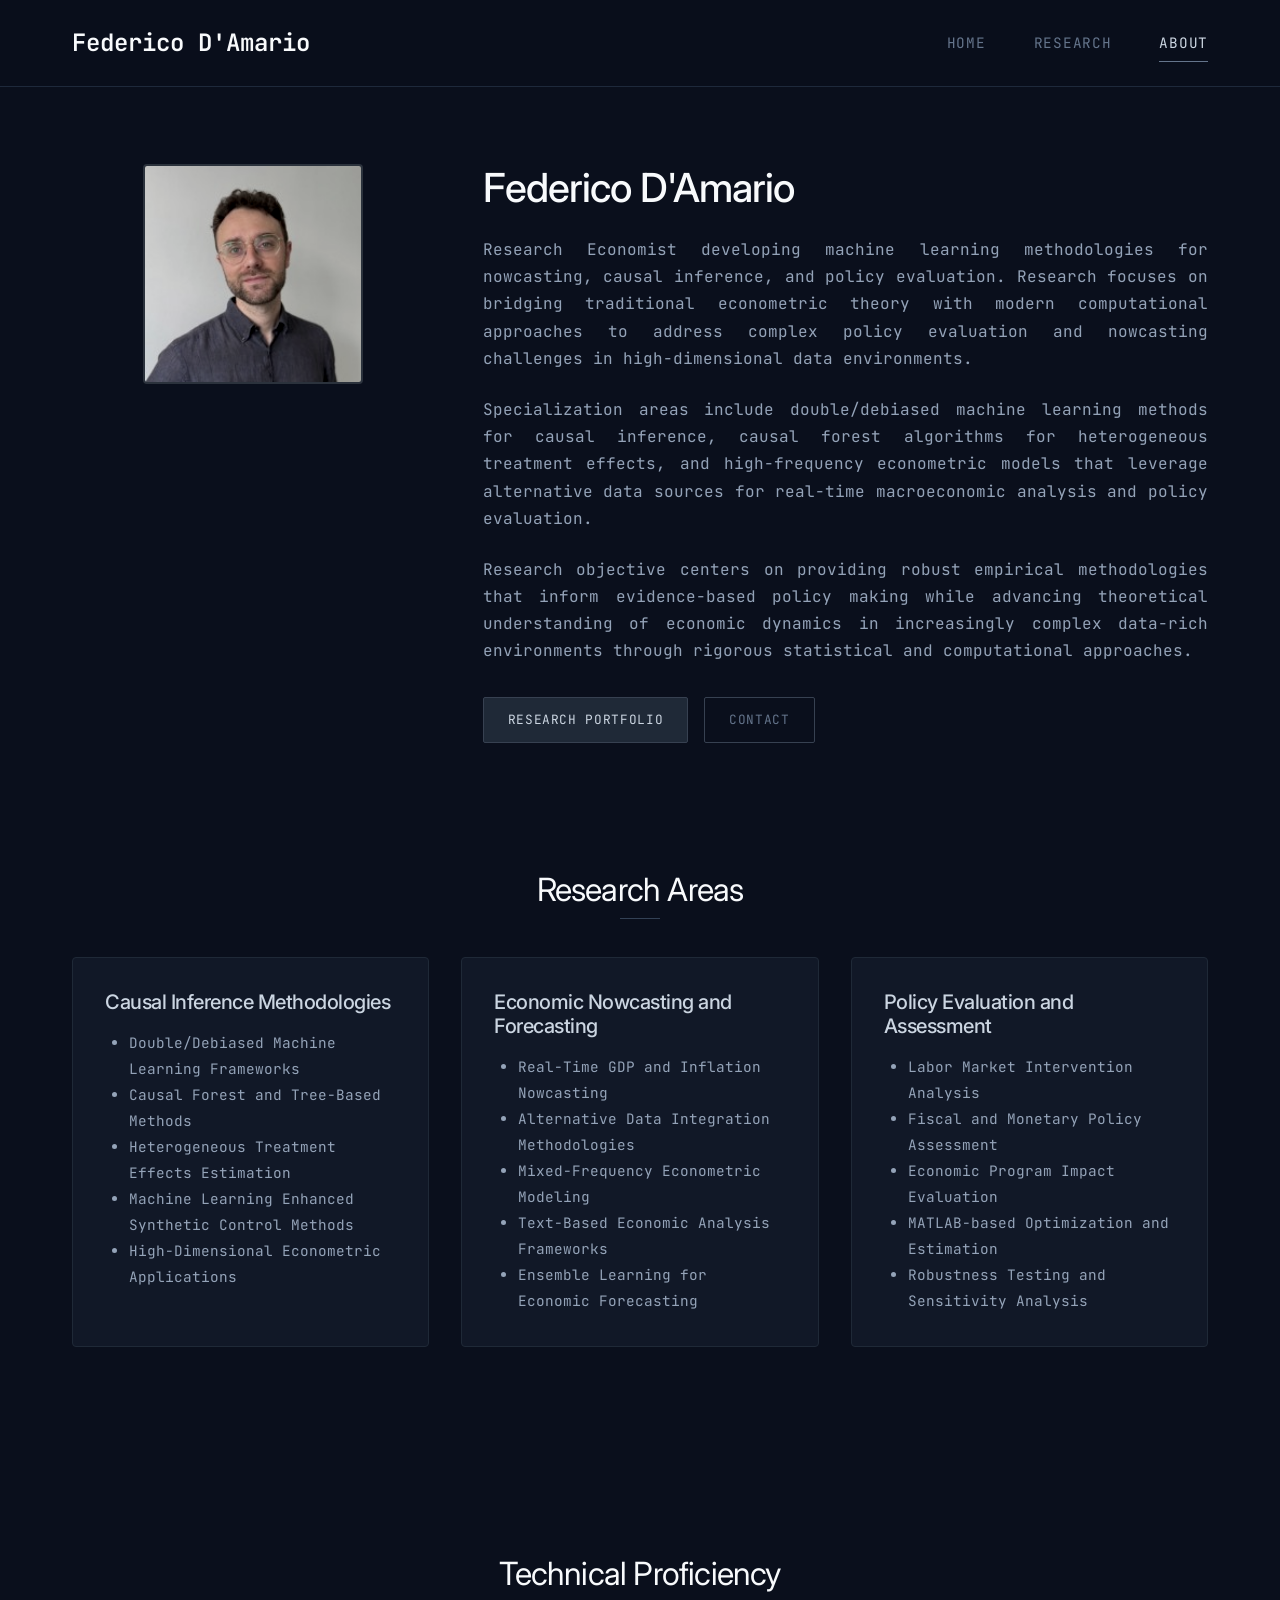
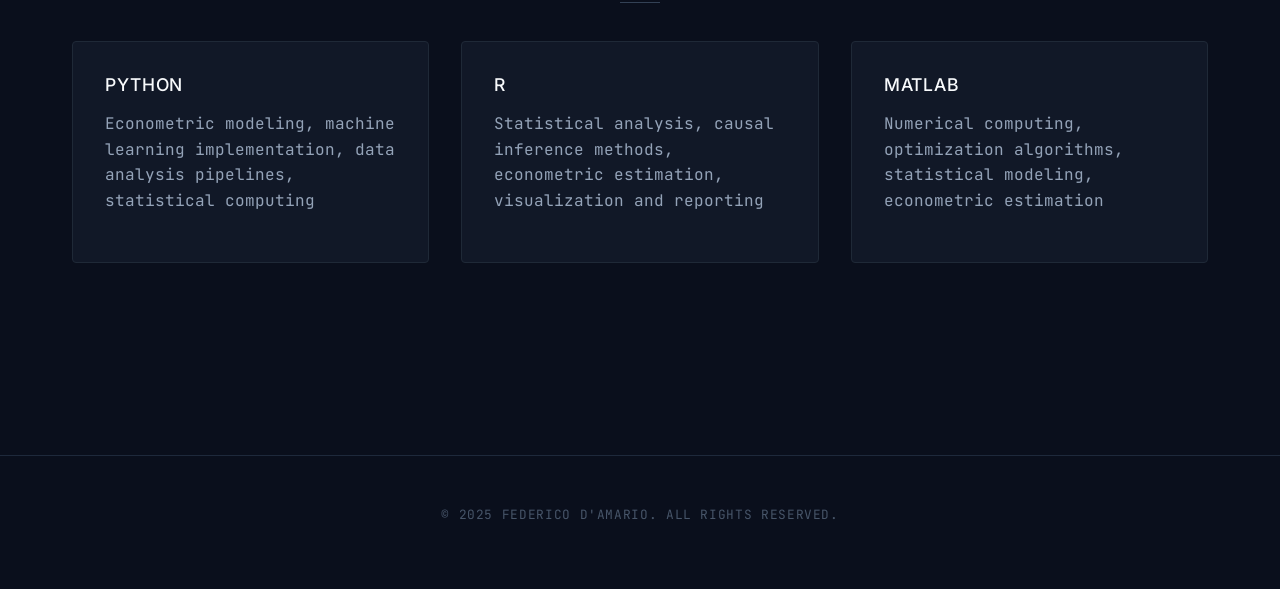
==== about/index.html @ add90fa2 "Add initial website structure and functionality - Created home page (index.html) with navigation and" ====
<!DOCTYPE html>
<html lang="en">
<head>
    <meta charset="UTF-8">
    <meta name="viewport" content="width=device-width, initial-scale=1.0">
    <title>About - Federico D'Amario</title>
    <meta name="description" content="Applied econometrician specializing in causal inference, nowcasting, and machine learning methods for economic analysis.">
    
    <!-- CSS -->
    <link rel="stylesheet" href="../assets/css/styles.css">
    
    <!-- Preconnect for performance -->
    <link rel="preconnect" href="https://fonts.googleapis.com">
    <link href="https://fonts.googleapis.com/css2?family=JetBrains+Mono:wght@300;400;500;600&family=Inter:wght@300;400;500;600&display=swap" rel="stylesheet">
    
    <!-- Favicon -->
    <link rel="icon" type="image/x-icon" href="../assets/images/favicon.ico">
</head>
<body>
    <!-- Header -->
    <header class="header">
        <div class="container">
            <nav class="nav">
                <div class="nav-brand">
                    <a href="/">Federico D'Amario</a>
                </div>
                
                <ul class="nav-menu">
                    <li><a href="/" class="nav-link">Home</a></li>
                    <li><a href="../research/" class="nav-link">Research</a></li>
                    <li><a href="../about/" class="nav-link active">About</a></li>
                </ul>
                
                <button class="nav-toggle" aria-label="Toggle navigation menu">
                    <span></span>
                    <span></span>
                    <span></span>
                </button>
            </nav>
        </div>
    </header>

    <!-- Main Content -->
    <main class="main">
        <!-- About Section -->
        <section class="section">
            <div class="container">
                <div class="about-content">
                    <div class="about-image">
                        <img src="../assets/images/headshot.jpeg" alt="Federico D'Amario" style="width: 220px; height: 220px; border: 2px solid #374151; border-radius: 4px; object-fit: cover; display: block; margin: 0 auto; filter: grayscale(0.3) contrast(1.1) brightness(0.85);">
                    </div>
                    
                    <div class="about-text">
                        <h1 style="margin-bottom: 1.5rem;">Federico D'Amario</h1>
                        <p>
                            Research Economist developing machine learning methodologies for nowcasting, causal inference, and policy evaluation. 
                            Research focuses on bridging traditional econometric theory with modern computational approaches to address 
                            complex policy evaluation and nowcasting challenges in high-dimensional data environments.
                        </p>
                        <p>
                            Specialization areas include double/debiased machine learning methods for causal inference, causal forest 
                            algorithms for heterogeneous treatment effects, and high-frequency econometric models that leverage 
                            alternative data sources for real-time macroeconomic analysis and policy evaluation.
                        </p>
                        <p style="margin-bottom: 2rem;">
                            Research objective centers on providing robust empirical methodologies that inform evidence-based policy 
                            making while advancing theoretical understanding of economic dynamics in increasingly complex data-rich 
                            environments through rigorous statistical and computational approaches.
                        </p>
                        <div style="display: flex; gap: 1rem; flex-wrap: wrap;">
                            <a href="../research/" class="btn-primary">Research Portfolio</a>
                            <a href="mailto:federico.researcher@example.com" class="btn-secondary">Contact</a>
                        </div>
                    </div>
                </div>
            </div>
        </section>

        <!-- Research Areas -->
        <section class="section">
            <div class="container">
                <h2 class="section-title">Research Areas</h2>
                <div class="research-grid">
                    <div class="card">
                        <h4 style="color: #cbd5e1; margin-bottom: 1rem;">Causal Inference Methodologies</h4>
                        <ul style="margin: 0; padding-left: 1.5rem; color: #94a3b8; line-height: 1.8; font-size: 0.9rem;">
                            <li>Double/Debiased Machine Learning Frameworks</li>
                            <li>Causal Forest and Tree-Based Methods</li>
                            <li>Heterogeneous Treatment Effects Estimation</li>
                            <li>Machine Learning Enhanced Synthetic Control Methods</li>
                            <li>High-Dimensional Econometric Applications</li>
                        </ul>
                    </div>
                    
                    <div class="card">
                        <h4 style="color: #cbd5e1; margin-bottom: 1rem;">Economic Nowcasting and Forecasting</h4>
                        <ul style="margin: 0; padding-left: 1.5rem; color: #94a3b8; line-height: 1.8; font-size: 0.9rem;">
                            <li>Real-Time GDP and Inflation Nowcasting</li>
                            <li>Alternative Data Integration Methodologies</li>
                            <li>Mixed-Frequency Econometric Modeling</li>
                            <li>Text-Based Economic Analysis Frameworks</li>
                            <li>Ensemble Learning for Economic Forecasting</li>
                        </ul>
                    </div>
                    
                    <div class="card">
                        <h4 style="color: #cbd5e1; margin-bottom: 1rem;">Policy Evaluation and Assessment</h4>
                        <ul style="margin: 0; padding-left: 1.5rem; color: #94a3b8; line-height: 1.8; font-size: 0.9rem;">
                            <li>Labor Market Intervention Analysis</li>
                            <li>Fiscal and Monetary Policy Assessment</li>
                            <li>Economic Program Impact Evaluation</li>
                            <li>MATLAB-based Optimization and Estimation</li>
                            <li>Robustness Testing and Sensitivity Analysis</li>
                        </ul>
                    </div>
                </div>
            </div>
        </section>

        <!-- Technical Proficiency -->
        <section class="section">
            <div class="container">
                <h2 class="section-title">Technical Proficiency</h2>
                <div class="research-areas-grid">
                    <div class="research-area-card">
                        <h3>Python</h3>
                        <p>Econometric modeling, machine learning implementation, data analysis pipelines, statistical computing</p>
                    </div>
                    
                    <div class="research-area-card">
                        <h3>R</h3>
                        <p>Statistical analysis, causal inference methods, econometric estimation, visualization and reporting</p>
                    </div>
                    
                    <div class="research-area-card">
                        <h3>MATLAB</h3>
                        <p>Numerical computing, optimization algorithms, statistical modeling, econometric estimation</p>
                    </div>
                </div>
            </div>
        </section>
    </main>

    <!-- Footer -->
    <footer class="footer">
        <div class="container">
            <p>&copy; 2025 Federico D'Amario. All rights reserved.</p>
        </div>
    </footer>

    <!-- JavaScript -->
    <script src="../assets/js/main.js"></script>
</body>
</html>
---- assets/css/styles.css ----
/* Reset and Base Styles */
* {
    margin: 0;
    padding: 0;
    box-sizing: border-box;
}

html {
    scroll-behavior: smooth;
    font-size: 16px;
}

body {
    font-family: 'JetBrains Mono', 'Fira Code', 'SF Mono', 'Monaco', 'Inconsolata', 'Roboto Mono', monospace;
    line-height: 1.6;
    color: #e2e8f0;
    background: #0a0f1c;
    min-height: 100vh;
    -webkit-font-smoothing: antialiased;
    -moz-osx-font-smoothing: grayscale;
}

/* Typography */
h1, h2, h3, h4, h5, h6 {
    font-weight: 500;
    line-height: 1.2;
    margin-bottom: 0.5em;
    color: #f8fafc;
    letter-spacing: -0.025em;
    font-family: 'Inter', -apple-system, BlinkMacSystemFont, 'Segoe UI', Roboto, sans-serif;
}

h1 { font-size: 2.5rem; }
h2 { font-size: 2rem; }
h3 { font-size: 1.5rem; }
h4 { font-size: 1.25rem; }

p {
    margin-bottom: 1rem;
    color: #94a3b8;
    line-height: 1.7;
}

a {
    color: #64748b;
    text-decoration: none;
    transition: all 0.2s ease;
    border-bottom: 1px solid transparent;
}

a:hover {
    color: #cbd5e1;
    border-bottom-color: #64748b;
}

/* Layout */
.container {
    max-width: 1200px;
    margin: 0 auto;
    padding: 0 2rem;
}

/* Header and Navigation */
.header {
    background: rgba(10, 15, 28, 0.98);
    border-bottom: 1px solid #1e293b;
    position: fixed;
    top: 0;
    left: 0;
    right: 0;
    z-index: 1000;
    backdrop-filter: blur(8px);
    transition: none;
}

.nav {
    display: flex;
    justify-content: space-between;
    align-items: center;
    padding: 1.5rem 0;
}

.nav-brand {
    font-size: 1.5rem;
    font-weight: 600;
    color: #f8fafc;
    font-family: 'JetBrains Mono', monospace;
}

.nav-brand a {
    color: inherit;
    border: none;
}

.nav-menu {
    display: flex;
    list-style: none;
    gap: 3rem;
}

.nav-link {
    color: #64748b;
    font-weight: 400;
    padding: 0.5rem 0;
    position: relative;
    transition: color 0.2s ease;
    font-size: 0.9rem;
    text-transform: uppercase;
    letter-spacing: 0.05em;
}

.nav-link:hover,
.nav-link.active {
    color: #cbd5e1;
}

.nav-link::after {
    content: '';
    position: absolute;
    bottom: -2px;
    left: 0;
    width: 0;
    height: 1px;
    background: #64748b;
    transition: width 0.3s ease;
}

.nav-link:hover::after,
.nav-link.active::after {
    width: 100%;
}

/* Mobile menu */
.nav-toggle {
    display: none;
    flex-direction: column;
    cursor: pointer;
    gap: 3px;
    padding: 0.5rem;
}

.nav-toggle span {
    width: 20px;
    height: 2px;
    background: #64748b;
    transition: 0.3s ease;
}

/* Main Content */
.main {
    margin-top: 100px;
    min-height: calc(100vh - 180px);
}

/* Hero Section */
.hero {
    padding: 6rem 0 4rem;
    text-align: center;
    border-bottom: 1px solid #1e293b;
}

.hero h1 {
    color: #f8fafc;
    margin-bottom: 1.5rem;
    font-size: 3rem;
    font-weight: 300;
    letter-spacing: -0.05em;
}

.hero p {
    font-size: 1.1rem;
    color: #64748b;
    max-width: 600px;
    margin: 0 auto;
    line-height: 1.6;
}

/* Content Sections */
.section {
    padding: 4rem 0;
}

.section-title {
    text-align: center;
    margin-bottom: 3rem;
    color: #f8fafc;
    font-size: 2rem;
    font-weight: 400;
    position: relative;
}

.section-title::after {
    content: '';
    position: absolute;
    bottom: -10px;
    left: 50%;
    width: 40px;
    height: 1px;
    background: #334155;
    transform: translateX(-50%);
}

/* Cards */
.card {
    background: #111827;
    border: 1px solid #1f2937;
    border-radius: 4px;
    padding: 2rem;
    margin-bottom: 2rem;
    transition: all 0.2s ease;
}

.card:hover {
    border-color: #374151;
    transform: translateY(-2px);
}

/* Research Areas Grid */
.research-areas-grid {
    display: grid;
    grid-template-columns: repeat(auto-fit, minmax(300px, 1fr));
    gap: 2rem;
    margin-bottom: 4rem;
}

.research-area-card {
    background: #111827;
    border: 1px solid #1f2937;
    border-radius: 4px;
    padding: 2rem;
    transition: all 0.2s ease;
}

.research-area-card:hover {
    border-color: #374151;
    transform: translateY(-2px);
}

.research-area-card h3 {
    margin-bottom: 1rem;
    color: #f8fafc;
    font-weight: 500;
    text-transform: uppercase;
    font-size: 1.1rem;
    letter-spacing: 0.05em;
}

.research-area-card p {
    color: #94a3b8;
    line-height: 1.6;
}

/* Research Layout - Sidebar */
.research-main-section {
    background: #111827;
    border: 1px solid #1f2937;
    border-radius: 4px;
    margin: 0 2rem;
    padding: 2rem;
}

.research-container {
    display: grid;
    grid-template-columns: 1fr 2fr;
    gap: 3rem;
    align-items: start;
    max-height: 80vh;
    overflow: hidden;
}

.research-sidebar {
    background: #0a0f1c;
    border: 1px solid #1f2937;
    border-radius: 4px;
    padding: 1.5rem;
    height: fit-content;
    max-height: 70vh;
    overflow-y: auto;
    position: sticky;
    top: 2rem;
}

.research-sidebar-header {
    margin-bottom: 1.5rem;
    padding-bottom: 1rem;
    border-bottom: 1px solid #1f2937;
}

.research-sidebar-header h3 {
    color: #f8fafc;
    font-size: 1.2rem;
    margin-bottom: 0.25rem;
    text-transform: uppercase;
    letter-spacing: 0.05em;
}

.sidebar-subtitle {
    color: #64748b;
    font-size: 0.8rem;
    margin: 0;
    text-transform: uppercase;
    letter-spacing: 0.05em;
}

.research-categories {
    display: grid;
    grid-template-columns: repeat(2, 1fr);
    gap: 0.5rem;
    margin-bottom: 1.5rem;
    padding-top: 1rem;
    border-top: 1px solid #1f2937;
}

.category-btn {
    background: #111827;
    color: #94a3b8;
    border: 1px solid #1f2937;
    border-radius: 2px;
    padding: 0.5rem 0.75rem;
    font-size: 0.75rem;
    font-weight: 400;
    text-transform: uppercase;
    letter-spacing: 0.05em;
    cursor: pointer;
    transition: all 0.2s ease;
    font-family: 'JetBrains Mono', monospace;
}

.category-btn:hover {
    color: #cbd5e1;
    border-color: #374151;
}

.category-btn.active {
    background: #1f2937;
    color: #f8fafc;
    border-color: #374151;
}

.research-list {
    display: flex;
    flex-direction: column;
    gap: 0.5rem;
}

.research-list-item {
    padding: 1rem;
    border: 1px solid #1f2937;
    background: #111827;
    cursor: pointer;
    transition: all 0.2s ease;
    border-left: 3px solid transparent;
}

.research-list-item:hover {
    border-color: #374151;
    border-left-color: #64748b;
}

.research-list-item.active {
    border-color: #374151;
    border-left-color: #cbd5e1;
    background: #1f2937;
}

.research-list-item h4 {
    font-size: 0.9rem;
    margin-bottom: 0.5rem;
    color: #f8fafc;
    line-height: 1.3;
}

.research-list-item p {
    font-size: 0.75rem;
    color: #64748b;
    margin: 0;
    line-height: 1.4;
}

.research-list-item .research-meta {
    margin-top: 0.5rem;
    font-size: 0.7rem;
    color: #475569;
    text-transform: uppercase;
    letter-spacing: 0.05em;
}

.loading {
    text-align: center;
    color: #64748b;
    padding: 2rem;
    cursor: default;
    font-size: 0.9rem;
}

/* Research Content Area */
.research-content-area {
    background: #0a0f1c;
    border: 1px solid #1f2937;
    border-radius: 4px;
    padding: 2rem;
    height: fit-content;
    max-height: 70vh;
    overflow-y: auto;
}

.research-detail-container {
    height: 100%;
}

.research-welcome {
    text-align: center;
    padding: 2rem;
}

.research-welcome h2 {
    margin-bottom: 1rem;
    color: #f8fafc;
}

.research-welcome p {
    color: #64748b;
    margin-bottom: 2rem;
}

.research-stats {
    display: flex;
    justify-content: center;
    gap: 3rem;
    flex-wrap: wrap;
}

.stat-item {
    text-align: center;
}

.stat-number {
    display: block;
    font-size: 1.5rem;
    font-weight: 600;
    color: #cbd5e1;
    margin-bottom: 0.25rem;
    font-family: 'JetBrains Mono', monospace;
}

.stat-label {
    font-size: 0.75rem;
    color: #64748b;
    text-transform: uppercase;
    letter-spacing: 0.05em;
}

/* Research Detail Content */
.research-detail {
    padding: 0;
}

.research-detail-header {
    margin-bottom: 2rem;
    padding-bottom: 1.5rem;
    border-bottom: 1px solid #1f2937;
}

.research-detail-title {
    font-size: 1.5rem;
    margin-bottom: 1rem;
    color: #f8fafc;
    font-weight: 400;
}

.research-detail-meta {
    display: grid;
    grid-template-columns: repeat(auto-fit, minmax(120px, 1fr));
    gap: 1rem;
    margin-bottom: 1rem;
}

.meta-item {
    background: #111827;
    padding: 0.75rem;
    border: 1px solid #1f2937;
    border-radius: 2px;
}

.meta-label {
    font-size: 0.7rem;
    font-weight: 500;
    color: #64748b;
    text-transform: uppercase;
    letter-spacing: 0.05em;
    margin-bottom: 0.25rem;
}

.meta-value {
    font-size: 0.8rem;
    color: #cbd5e1;
    font-weight: 400;
}

.research-abstract {
    margin-bottom: 2rem;
}

.research-abstract h4 {
    margin-bottom: 1rem;
    color: #f8fafc;
    text-transform: uppercase;
    font-size: 1rem;
    letter-spacing: 0.05em;
}

.research-abstract p {
    text-align: justify;
    line-height: 1.7;
    color: #94a3b8;
}

.research-details-section {
    margin-bottom: 2rem;
}

.research-keywords {
    display: flex;
    flex-wrap: wrap;
    gap: 0.5rem;
    margin-top: 1rem;
}

.keyword-tag {
    background: #111827;
    color: #94a3b8;
    padding: 0.25rem 0.75rem;
    border: 1px solid #1f2937;
    border-radius: 2px;
    font-size: 0.75rem;
    font-weight: 400;
    text-transform: lowercase;
}

.research-links {
    margin-top: 2rem;
    display: flex;
    gap: 1rem;
    flex-wrap: wrap;
}

/* Buttons */
.btn-primary, .research-link {
    background: #1f2937;
    color: #cbd5e1;
    padding: 0.75rem 1.5rem;
    border: 1px solid #374151;
    border-radius: 2px;
    font-size: 0.8rem;
    font-weight: 400;
    text-decoration: none;
    cursor: pointer;
    transition: all 0.2s ease;
    display: inline-flex;
    align-items: center;
    gap: 0.5rem;
    text-transform: uppercase;
    letter-spacing: 0.05em;
}

.btn-primary:hover, .research-link:hover {
    background: #374151;
    color: #f8fafc;
    border-color: #475569;
    transform: translateY(-1px);
}

.btn-secondary {
    background: transparent;
    color: #64748b;
    padding: 0.75rem 1.5rem;
    border: 1px solid #374151;
    border-radius: 2px;
    font-size: 0.8rem;
    font-weight: 400;
    text-decoration: none;
    cursor: pointer;
    transition: all 0.2s ease;
    display: inline-flex;
    align-items: center;
    gap: 0.5rem;
    text-transform: uppercase;
    letter-spacing: 0.05em;
}

.btn-secondary:hover {
    color: #cbd5e1;
    border-color: #475569;
    background: #111827;
}

/* Old research grid for other uses */
.research-grid {
    display: grid;
    grid-template-columns: repeat(auto-fit, minmax(350px, 1fr));
    gap: 2rem;
    margin-bottom: 3rem;
}

/* About Page */
.about-content {
    display: grid;
    grid-template-columns: 1fr 2fr;
    gap: 3rem;
    align-items: start;
}

.about-image {
    text-align: center;
}

.about-text h2 {
    margin-bottom: 1.5rem;
}

.about-text p {
    margin-bottom: 1.5rem;
    text-align: justify;
}

/* Footer */
.footer {
    background: #0a0f1c;
    color: #64748b;
    text-align: center;
    padding: 3rem 0;
    margin-top: 4rem;
    border-top: 1px solid #1e293b;
}

.footer p {
    color: #475569;
    font-size: 0.8rem;
    text-transform: uppercase;
    letter-spacing: 0.05em;
}

/* Mobile-specific enhancements */
.mobile-research-view .research-list-item {
    -webkit-tap-highlight-color: rgba(100, 116, 139, 0.1);
}

.research-list-item.touch-active {
    background: #1f2937;
    border-color: #475569;
    transform: translateY(0);
}

.mobile-detail-view {
    -webkit-overflow-scrolling: touch;
    scroll-behavior: smooth;
}

/* Enhanced scrollbar for mobile */
.mobile-research-view ::-webkit-scrollbar {
    width: 4px;
}

.mobile-research-view ::-webkit-scrollbar-thumb {
    background: rgba(100, 116, 139, 0.5);
    border-radius: 2px;
}

/* Custom Scrollbar */
::-webkit-scrollbar {
    width: 6px;
}

::-webkit-scrollbar-track {
    background: #0a0f1c;
}

::-webkit-scrollbar-thumb {
    background: #1f2937;
    border-radius: 3px;
}

::-webkit-scrollbar-thumb:hover {
    background: #374151;
}

/* Responsive Design - Mobile First Approach */
@media (max-width: 1024px) {
    .research-container {
        grid-template-columns: 1fr;
        gap: 2rem;
        max-height: none;
    }
    
    .research-sidebar {
        position: static;
        max-height: none;
        order: 1;
        margin-bottom: 2rem;
    }
    
    .research-content-area {
        max-height: none;
        order: 2;
        min-height: 400px;
    }
    
    .research-main-section {
        margin: 0 1rem;
        border-radius: 4px;
        padding: 1.5rem;
    }
    
    .research-areas-grid {
        grid-template-columns: 1fr;
        gap: 1.5rem;
    }
}

@media (max-width: 768px) {
    .container {
        padding: 0 1rem;
    }
    
    .nav-menu {
        display: none;
        position: absolute;
        top: 100%;
        left: 0;
        right: 0;
        background: rgba(10, 15, 28, 0.98);
        flex-direction: column;
        padding: 2rem 1rem;
        border-top: 1px solid #1e293b;
        gap: 1.5rem;
    }
    
    .nav-menu.active {
        display: flex;
    }
    
    .nav-toggle {
        display: flex;
    }
    
    .hero h1 {
        font-size: 2rem;
    }
    
    .hero p {
        font-size: 1rem;
    }
    
    h1 { font-size: 1.8rem; }
    h2 { font-size: 1.5rem; }
    h3 { font-size: 1.2rem; }
    
    .research-areas-grid {
        grid-template-columns: 1fr;
        gap: 1.5rem;
    }
    
    .research-container {
        grid-template-columns: 1fr;
        gap: 1.5rem;
    }
    
    .research-sidebar,
    .research-content-area {
        padding: 1.5rem;
        margin: 0;
    }
    
    .research-main-section {
        margin: 0;
        padding: 1rem;
    }
    
    /* Improved category buttons for mobile */
    .research-categories {
        grid-template-columns: repeat(2, 1fr);
        gap: 0.75rem;
        margin-bottom: 2rem;
    }
    
    .category-btn {
        padding: 0.75rem 1rem;
        font-size: 0.8rem;
        min-height: 44px; /* Minimum touch target */
        display: flex;
        align-items: center;
        justify-content: center;
        text-align: center;
    }
    
    /* Better research list items for mobile */
    .research-list-item {
        padding: 1.25rem;
        margin-bottom: 0.75rem;
        cursor: pointer;
        min-height: 80px;
    }
    
    .research-list-item h4 {
        font-size: 1rem;
        line-height: 1.4;
        margin-bottom: 0.75rem;
    }
    
    .research-list-item p {
        font-size: 0.85rem;
        line-height: 1.5;
        margin-bottom: 0.5rem;
    }
    
    .research-list-item .research-meta {
        font-size: 0.75rem;
        margin-top: 0.75rem;
    }
    
    /* Mobile-specific research detail improvements */
    .research-detail-title {
        font-size: 1.3rem;
        line-height: 1.3;
        margin-bottom: 1.5rem;
    }
    
    .research-detail-meta {
        grid-template-columns: 1fr;
        gap: 1rem;
    }
    
    .meta-item {
        padding: 1rem;
    }
    
    .research-abstract p {
        font-size: 0.9rem;
        line-height: 1.6;
        text-align: left; /* Better for mobile reading */
    }
    
    /* Improved keyword tags for mobile */
    .keyword-tag {
        padding: 0.5rem 0.75rem;
        font-size: 0.8rem;
        margin-bottom: 0.5rem;
    }
    
    /* Better research links for mobile */
    .research-links {
        flex-direction: column;
        gap: 0.75rem;
    }
    
    .research-link {
        padding: 1rem 1.5rem;
        text-align: center;
        width: 100%;
        min-height: 48px;
        display: flex;
        align-items: center;
        justify-content: center;
    }
    
    .about-content {
        grid-template-columns: 1fr;
        gap: 2rem;
        text-align: center;
    }
    
    .about-text {
        text-align: left;
    }
    
    .section {
        padding: 3rem 0;
    }
    
    .research-stats {
        gap: 2rem;
    }
}

@media (max-width: 480px) {
    .container {
        padding: 0 0.75rem;
    }
    
    .hero {
        padding: 3rem 0 2rem;
    }
    
    .hero h1 {
        font-size: 1.6rem;
        margin-bottom: 1rem;
    }
    
    .hero p {
        font-size: 0.95rem;
        line-height: 1.5;
    }
    
    h1 { font-size: 1.6rem; }
    h2 { font-size: 1.3rem; }
    h3 { font-size: 1.1rem; }
    
    .card, .research-area-card {
        padding: 1.25rem;
    }
    
    .research-main-section {
        margin: 0 0.5rem;
        padding: 0.75rem;
    }
    
    .research-sidebar,
    .research-content-area {
        padding: 1rem;
    }
    
    /* Very small screen category layout */
    .research-categories {
        grid-template-columns: 1fr;
        gap: 0.5rem;
        margin-bottom: 1.5rem;
    }
    
    .category-btn {
        padding: 0.75rem 1rem;
        font-size: 0.75rem;
        min-height: 48px;
        width: 100%;
    }
    
    /* Smaller research list items for very small screens */
    .research-list-item {
        padding: 1rem;
        margin-bottom: 0.5rem;
    }
    
    .research-list-item h4 {
        font-size: 0.95rem;
        line-height: 1.3;
    }
    
    .research-list-item p {
        font-size: 0.8rem;
        line-height: 1.4;
    }
    
    /* Research detail optimizations for small screens */
    .research-detail-title {
        font-size: 1.2rem;
        line-height: 1.25;
    }
    
    .meta-item {
        padding: 0.75rem;
    }
    
    .research-abstract h4 {
        font-size: 0.95rem;
    }
    
    .research-abstract p {
        font-size: 0.85rem;
        line-height: 1.5;
    }
    
    .keyword-tag {
        padding: 0.4rem 0.6rem;
        font-size: 0.75rem;
    }
    
    .research-link {
        padding: 0.875rem 1.25rem;
        font-size: 0.75rem;
        min-height: 44px;
    }
    
    .section {
        padding: 2.5rem 0;
    }
    
    .section-title {
        font-size: 1.4rem;
    }
    
    .research-stats {
        flex-direction: column;
        gap: 1.5rem;
    }
    
    /* Welcome message optimization for small screens */
    .research-welcome {
        padding: 1.5rem 1rem;
        text-align: left;
    }
    
    .research-welcome h2 {
        font-size: 1.3rem;
        text-align: center;
        margin-bottom: 1rem;
    }
    
    .research-welcome p {
        font-size: 0.9rem;
        line-height: 1.5;
        margin-bottom: 1.5rem;
    }
}
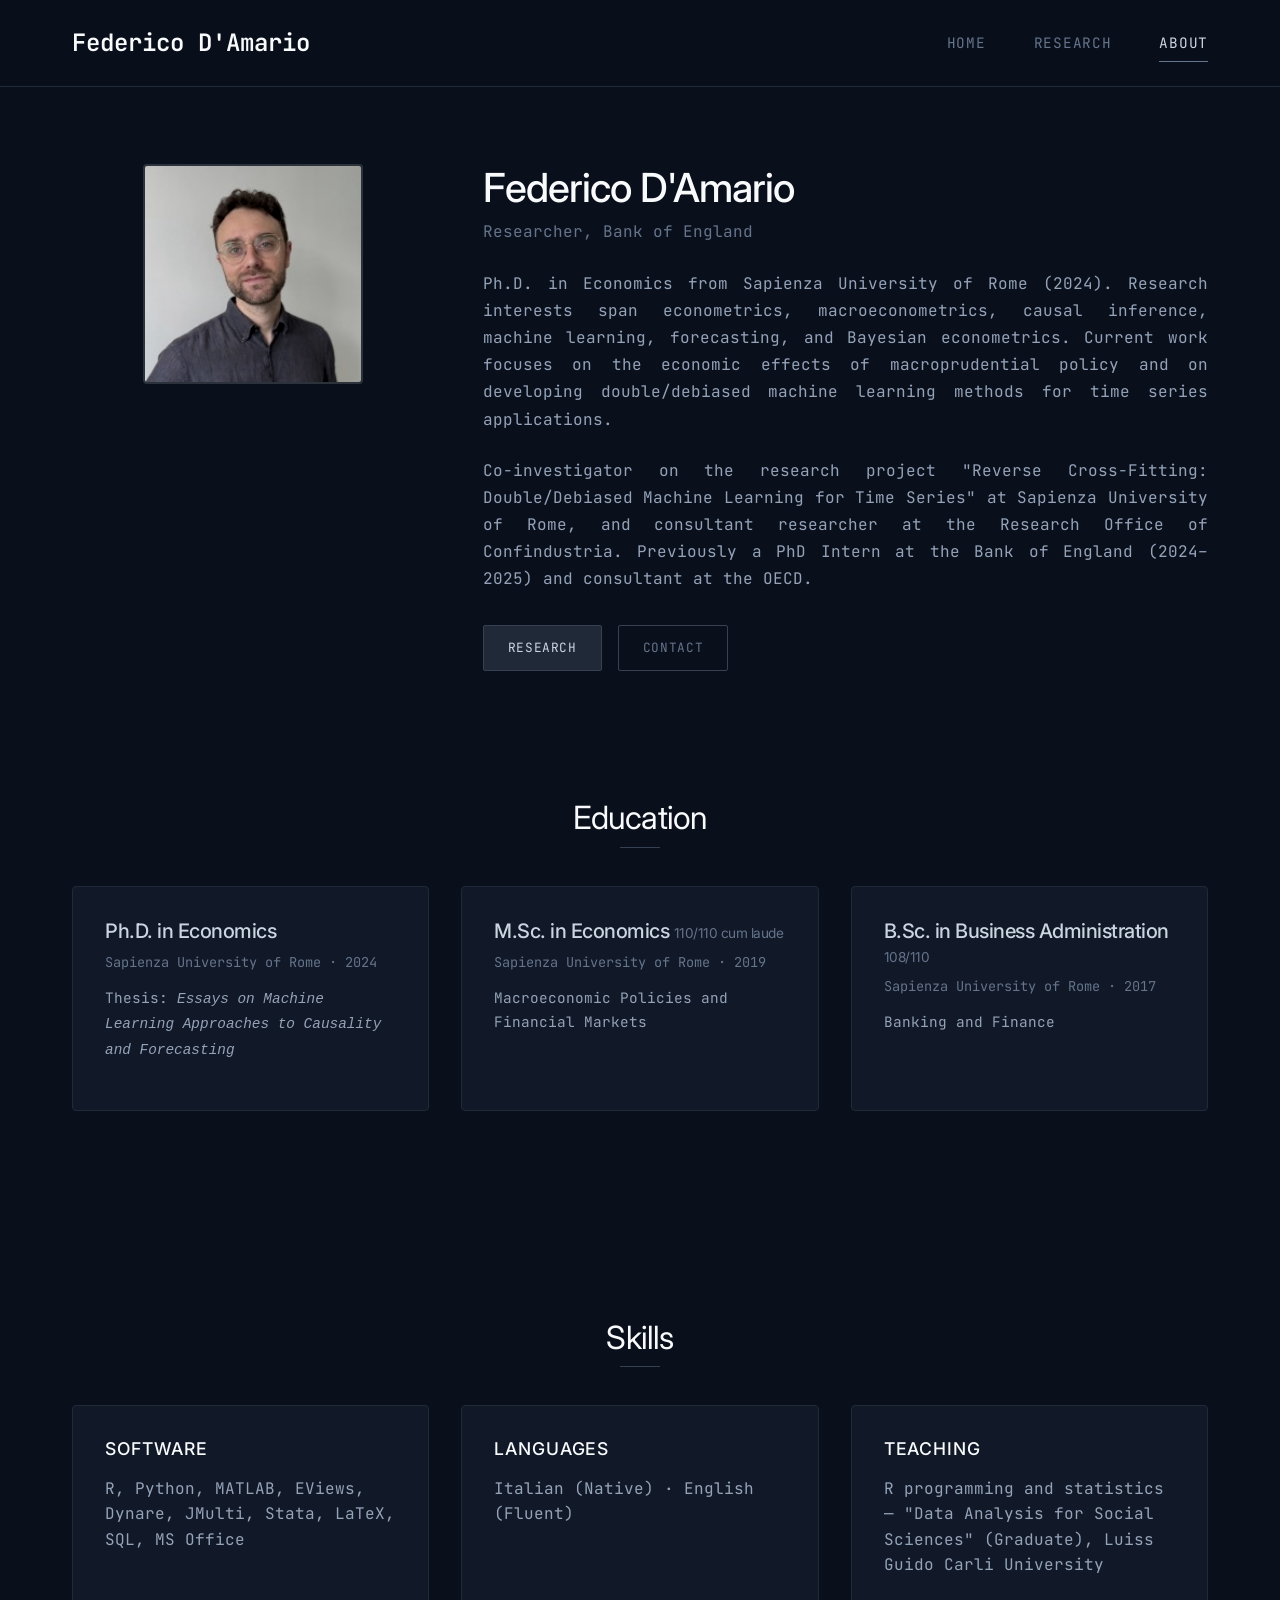
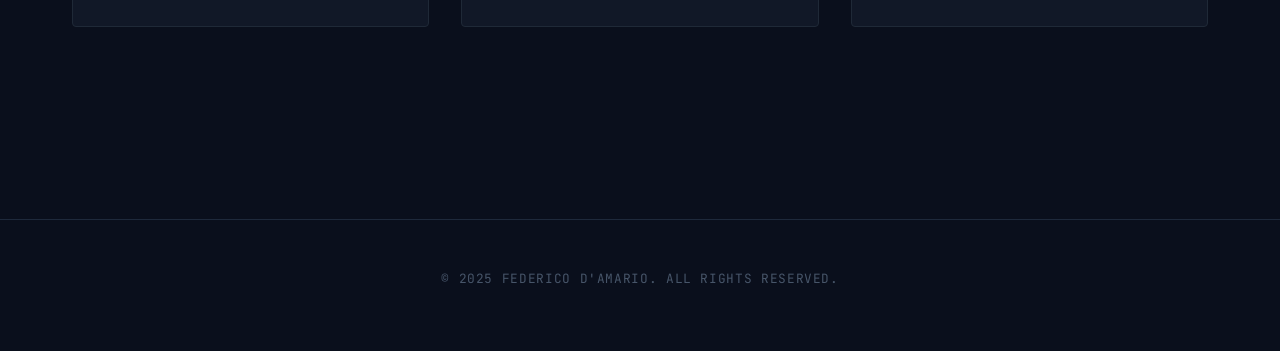
==== commit b583c318: "Fixing website and included updated research page with new publications and projects. Also added a n" ====
--- a/about/index.html
+++ b/about/index.html
@@ -4,15 +4,15 @@
     <meta charset="UTF-8">
     <meta name="viewport" content="width=device-width, initial-scale=1.0">
     <title>About - Federico D'Amario</title>
-    <meta name="description" content="Applied econometrician specializing in causal inference, nowcasting, and machine learning methods for economic analysis.">
-    
+    <meta name="description" content="Researcher at the Bank of England. Ph.D. in Economics, Sapienza University of Rome. Econometrics, causal machine learning, macroeconometrics, forecasting, and policy evaluation.">
+
     <!-- CSS -->
     <link rel="stylesheet" href="../assets/css/styles.css">
-    
+
     <!-- Preconnect for performance -->
     <link rel="preconnect" href="https://fonts.googleapis.com">
     <link href="https://fonts.googleapis.com/css2?family=JetBrains+Mono:wght@300;400;500;600&family=Inter:wght@300;400;500;600&display=swap" rel="stylesheet">
-    
+
     <!-- Favicon -->
     <link rel="icon" type="image/x-icon" href="../assets/images/favicon.ico">
 </head>
@@ -24,13 +24,13 @@
                 <div class="nav-brand">
                     <a href="/">Federico D'Amario</a>
                 </div>
-                
+
                 <ul class="nav-menu">
                     <li><a href="/" class="nav-link">Home</a></li>
                     <li><a href="../research/" class="nav-link">Research</a></li>
                     <li><a href="../about/" class="nav-link active">About</a></li>
                 </ul>
-                
+
                 <button class="nav-toggle" aria-label="Toggle navigation menu">
                     <span></span>
                     <span></span>
@@ -49,92 +49,74 @@
                     <div class="about-image">
                         <img src="../assets/images/headshot.jpeg" alt="Federico D'Amario" style="width: 220px; height: 220px; border: 2px solid #374151; border-radius: 4px; object-fit: cover; display: block; margin: 0 auto; filter: grayscale(0.3) contrast(1.1) brightness(0.85);">
                     </div>
-                    
+
                     <div class="about-text">
-                        <h1 style="margin-bottom: 1.5rem;">Federico D'Amario</h1>
+                        <h1 style="margin-bottom: 0.4rem;">Federico D'Amario</h1>
+                        <p style="color: #64748b; margin-bottom: 1.5rem;">Researcher, Bank of England</p>
                         <p>
-                            Research Economist developing machine learning methodologies for nowcasting, causal inference, and policy evaluation. 
-                            Research focuses on bridging traditional econometric theory with modern computational approaches to address 
-                            complex policy evaluation and nowcasting challenges in high-dimensional data environments.
+                            Ph.D. in Economics from Sapienza University of Rome (2024). Research interests span econometrics,
+                            macroeconometrics, causal inference, machine learning, forecasting, and Bayesian econometrics.
+                            Current work focuses on the economic effects of macroprudential policy and on developing
+                            double/debiased machine learning methods for time series applications.
                         </p>
                         <p>
-                            Specialization areas include double/debiased machine learning methods for causal inference, causal forest 
-                            algorithms for heterogeneous treatment effects, and high-frequency econometric models that leverage 
-                            alternative data sources for real-time macroeconomic analysis and policy evaluation.
+                            Co-investigator on the research project "Reverse Cross-Fitting: Double/Debiased Machine Learning
+                            for Time Series" at Sapienza University of Rome, and consultant researcher at the Research Office
+                            of Confindustria. Previously a PhD Intern at the Bank of England (2024–2025) and consultant at the OECD.
                         </p>
-                        <p style="margin-bottom: 2rem;">
-                            Research objective centers on providing robust empirical methodologies that inform evidence-based policy 
-                            making while advancing theoretical understanding of economic dynamics in increasingly complex data-rich 
-                            environments through rigorous statistical and computational approaches.
-                        </p>
-                        <div style="display: flex; gap: 1rem; flex-wrap: wrap;">
-                            <a href="../research/" class="btn-primary">Research Portfolio</a>
-                            <a href="mailto:federico.researcher@example.com" class="btn-secondary">Contact</a>
+                        <div style="display: flex; gap: 1rem; flex-wrap: wrap; margin-top: 2rem;">
+                            <a href="../research/" class="btn-primary">Research</a>
+                            <a href="mailto:federico.damario@uniroma1.it" class="btn-secondary">Contact</a>
                         </div>
                     </div>
                 </div>
             </div>
         </section>
 
-        <!-- Research Areas -->
+        <!-- Education -->
         <section class="section">
             <div class="container">
-                <h2 class="section-title">Research Areas</h2>
+                <h2 class="section-title">Education</h2>
                 <div class="research-grid">
                     <div class="card">
-                        <h4 style="color: #cbd5e1; margin-bottom: 1rem;">Causal Inference Methodologies</h4>
-                        <ul style="margin: 0; padding-left: 1.5rem; color: #94a3b8; line-height: 1.8; font-size: 0.9rem;">
-                            <li>Double/Debiased Machine Learning Frameworks</li>
-                            <li>Causal Forest and Tree-Based Methods</li>
-                            <li>Heterogeneous Treatment Effects Estimation</li>
-                            <li>Machine Learning Enhanced Synthetic Control Methods</li>
-                            <li>High-Dimensional Econometric Applications</li>
-                        </ul>
+                        <h4 style="color: #cbd5e1; margin-bottom: 0.5rem;">Ph.D. in Economics</h4>
+                        <p style="color: #64748b; font-size: 0.85rem; margin-bottom: 0.75rem;">Sapienza University of Rome · 2024</p>
+                        <p style="color: #94a3b8; font-size: 0.9rem;">Thesis: <em>Essays on Machine Learning Approaches to Causality and Forecasting</em></p>
                     </div>
-                    
+
                     <div class="card">
-                        <h4 style="color: #cbd5e1; margin-bottom: 1rem;">Economic Nowcasting and Forecasting</h4>
-                        <ul style="margin: 0; padding-left: 1.5rem; color: #94a3b8; line-height: 1.8; font-size: 0.9rem;">
-                            <li>Real-Time GDP and Inflation Nowcasting</li>
-                            <li>Alternative Data Integration Methodologies</li>
-                            <li>Mixed-Frequency Econometric Modeling</li>
-                            <li>Text-Based Economic Analysis Frameworks</li>
-                            <li>Ensemble Learning for Economic Forecasting</li>
-                        </ul>
+                        <h4 style="color: #cbd5e1; margin-bottom: 0.5rem;">M.Sc. in Economics <span style="color: #64748b; font-weight: 400; font-size: 0.85rem;">110/110 cum laude</span></h4>
+                        <p style="color: #64748b; font-size: 0.85rem; margin-bottom: 0.75rem;">Sapienza University of Rome · 2019</p>
+                        <p style="color: #94a3b8; font-size: 0.9rem;">Macroeconomic Policies and Financial Markets</p>
                     </div>
-                    
+
                     <div class="card">
-                        <h4 style="color: #cbd5e1; margin-bottom: 1rem;">Policy Evaluation and Assessment</h4>
-                        <ul style="margin: 0; padding-left: 1.5rem; color: #94a3b8; line-height: 1.8; font-size: 0.9rem;">
-                            <li>Labor Market Intervention Analysis</li>
-                            <li>Fiscal and Monetary Policy Assessment</li>
-                            <li>Economic Program Impact Evaluation</li>
-                            <li>MATLAB-based Optimization and Estimation</li>
-                            <li>Robustness Testing and Sensitivity Analysis</li>
-                        </ul>
+                        <h4 style="color: #cbd5e1; margin-bottom: 0.5rem;">B.Sc. in Business Administration <span style="color: #64748b; font-weight: 400; font-size: 0.85rem;">108/110</span></h4>
+                        <p style="color: #64748b; font-size: 0.85rem; margin-bottom: 0.75rem;">Sapienza University of Rome · 2017</p>
+                        <p style="color: #94a3b8; font-size: 0.9rem;">Banking and Finance</p>
                     </div>
                 </div>
             </div>
         </section>
 
-        <!-- Technical Proficiency -->
+        <!-- Skills -->
         <section class="section">
             <div class="container">
-                <h2 class="section-title">Technical Proficiency</h2>
+                <h2 class="section-title">Skills</h2>
                 <div class="research-areas-grid">
                     <div class="research-area-card">
-                        <h3>Python</h3>
-                        <p>Econometric modeling, machine learning implementation, data analysis pipelines, statistical computing</p>
+                        <h3>Software</h3>
+                        <p>R, Python, MATLAB, EViews, Dynare, JMulti, Stata, LaTeX, SQL, MS Office</p>
                     </div>
-                    
+
                     <div class="research-area-card">
-                        <h3>R</h3>
-                        <p>Statistical analysis, causal inference methods, econometric estimation, visualization and reporting</p>
+                        <h3>Languages</h3>
+                        <p>Italian (Native) · English (Fluent)</p>
                     </div>
-                    
+
                     <div class="research-area-card">
-                        <h3>MATLAB</h3>
-                        <p>Numerical computing, optimization algorithms, statistical modeling, econometric estimation</p>
+                        <h3>Teaching</h3>
+                        <p>R programming and statistics — "Data Analysis for Social Sciences" (Graduate), Luiss Guido Carli University</p>
                     </div>
                 </div>
             </div>
@@ -151,4 +133,4 @@
     <!-- JavaScript -->
     <script src="../assets/js/main.js"></script>
 </body>
-</html>+</html>
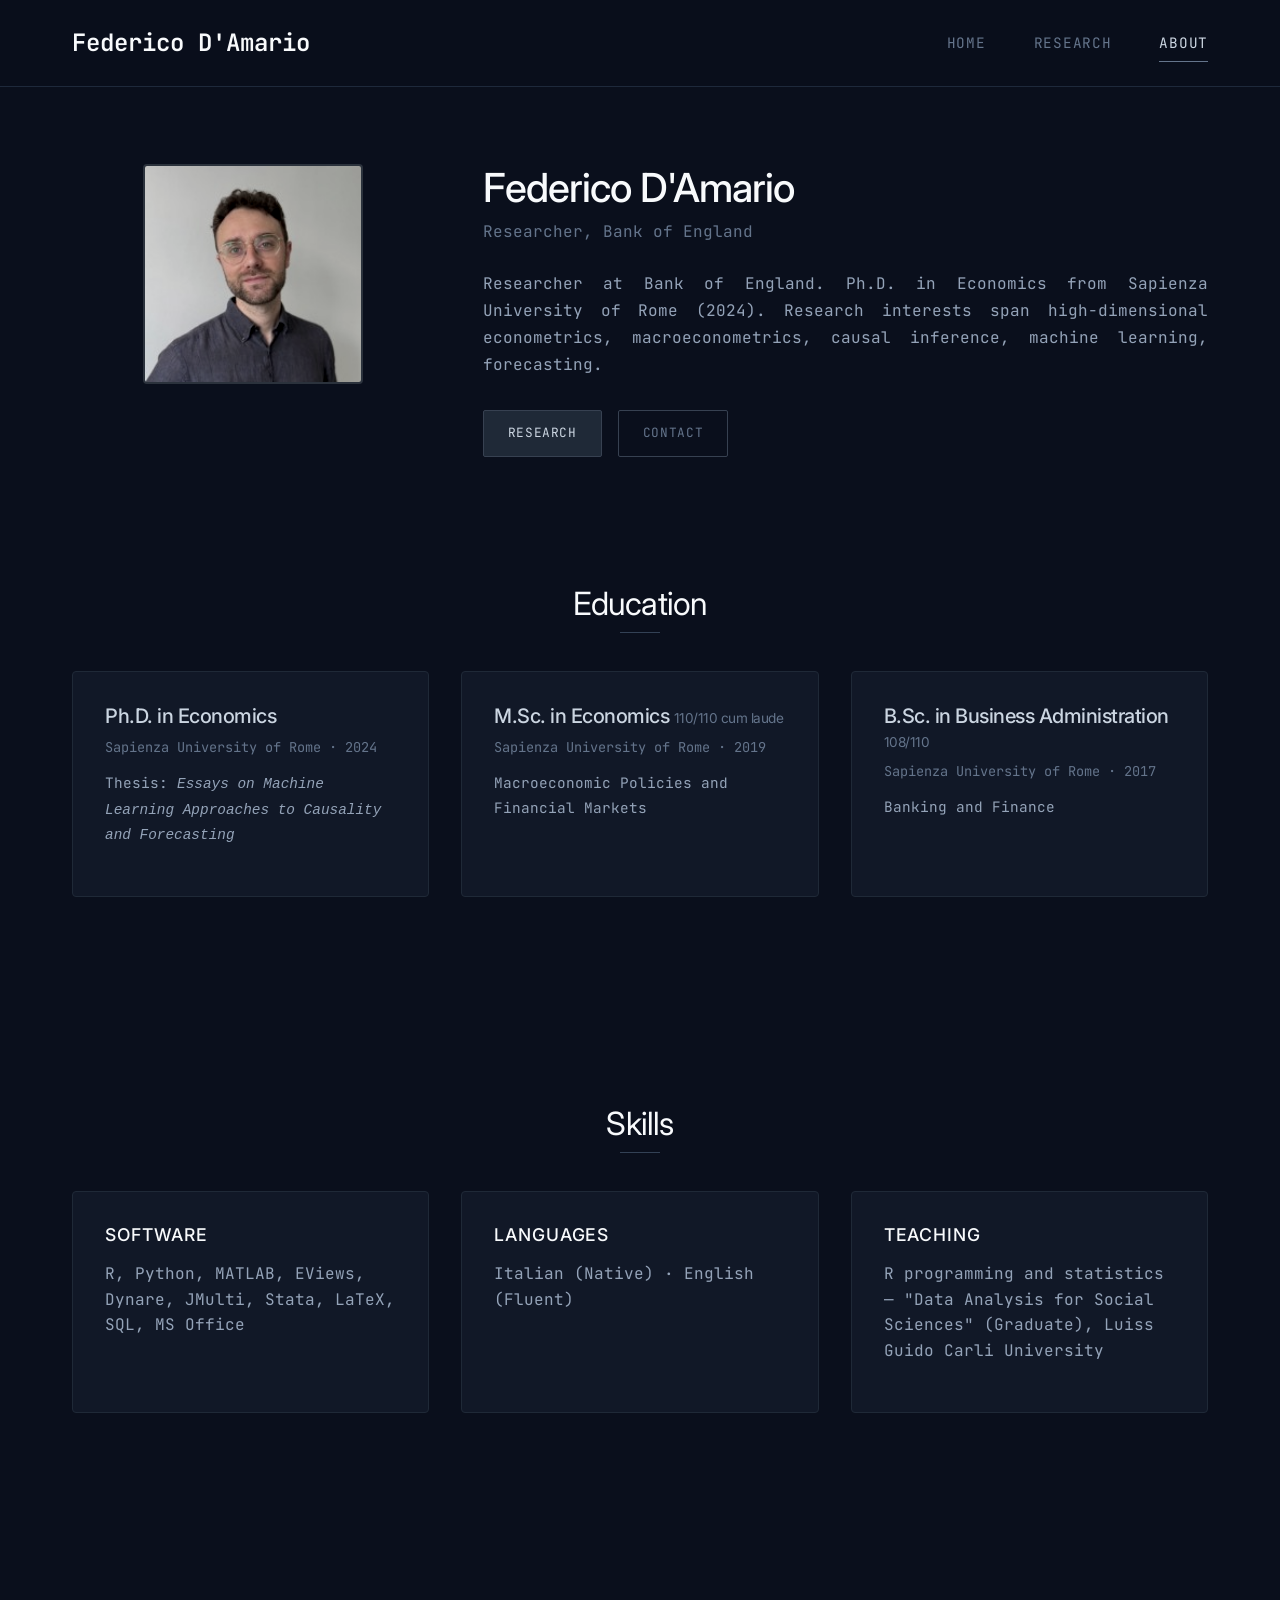
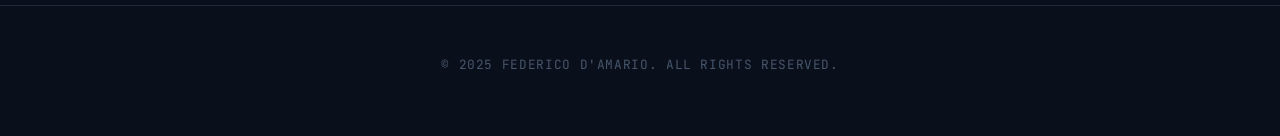
==== commit 00b9f54c: "Update about page with revised research interests and contact email; enhance research JSON with new " ====
--- a/about/index.html
+++ b/about/index.html
@@ -54,19 +54,14 @@
                         <h1 style="margin-bottom: 0.4rem;">Federico D'Amario</h1>
                         <p style="color: #64748b; margin-bottom: 1.5rem;">Researcher, Bank of England</p>
                         <p>
-                            Ph.D. in Economics from Sapienza University of Rome (2024). Research interests span econometrics,
-                            macroeconometrics, causal inference, machine learning, forecasting, and Bayesian econometrics.
-                            Current work focuses on the economic effects of macroprudential policy and on developing
-                            double/debiased machine learning methods for time series applications.
-                        </p>
-                        <p>
-                            Co-investigator on the research project "Reverse Cross-Fitting: Double/Debiased Machine Learning
-                            for Time Series" at Sapienza University of Rome, and consultant researcher at the Research Office
-                            of Confindustria. Previously a PhD Intern at the Bank of England (2024–2025) and consultant at the OECD.
+                            Researcher at Bank of England. Ph.D. in Economics from Sapienza University of Rome (2024). Research interests span high-dimensional econometrics,
+                            macroeconometrics, causal inference, machine learning, forecasting.
+                            
+                           
                         </p>
                         <div style="display: flex; gap: 1rem; flex-wrap: wrap; margin-top: 2rem;">
                             <a href="../research/" class="btn-primary">Research</a>
-                            <a href="mailto:federico.damario@uniroma1.it" class="btn-secondary">Contact</a>
+                            <a href="mailto:federicodamario1@gmail.com" class="btn-secondary">Contact</a>
                         </div>
                     </div>
                 </div>
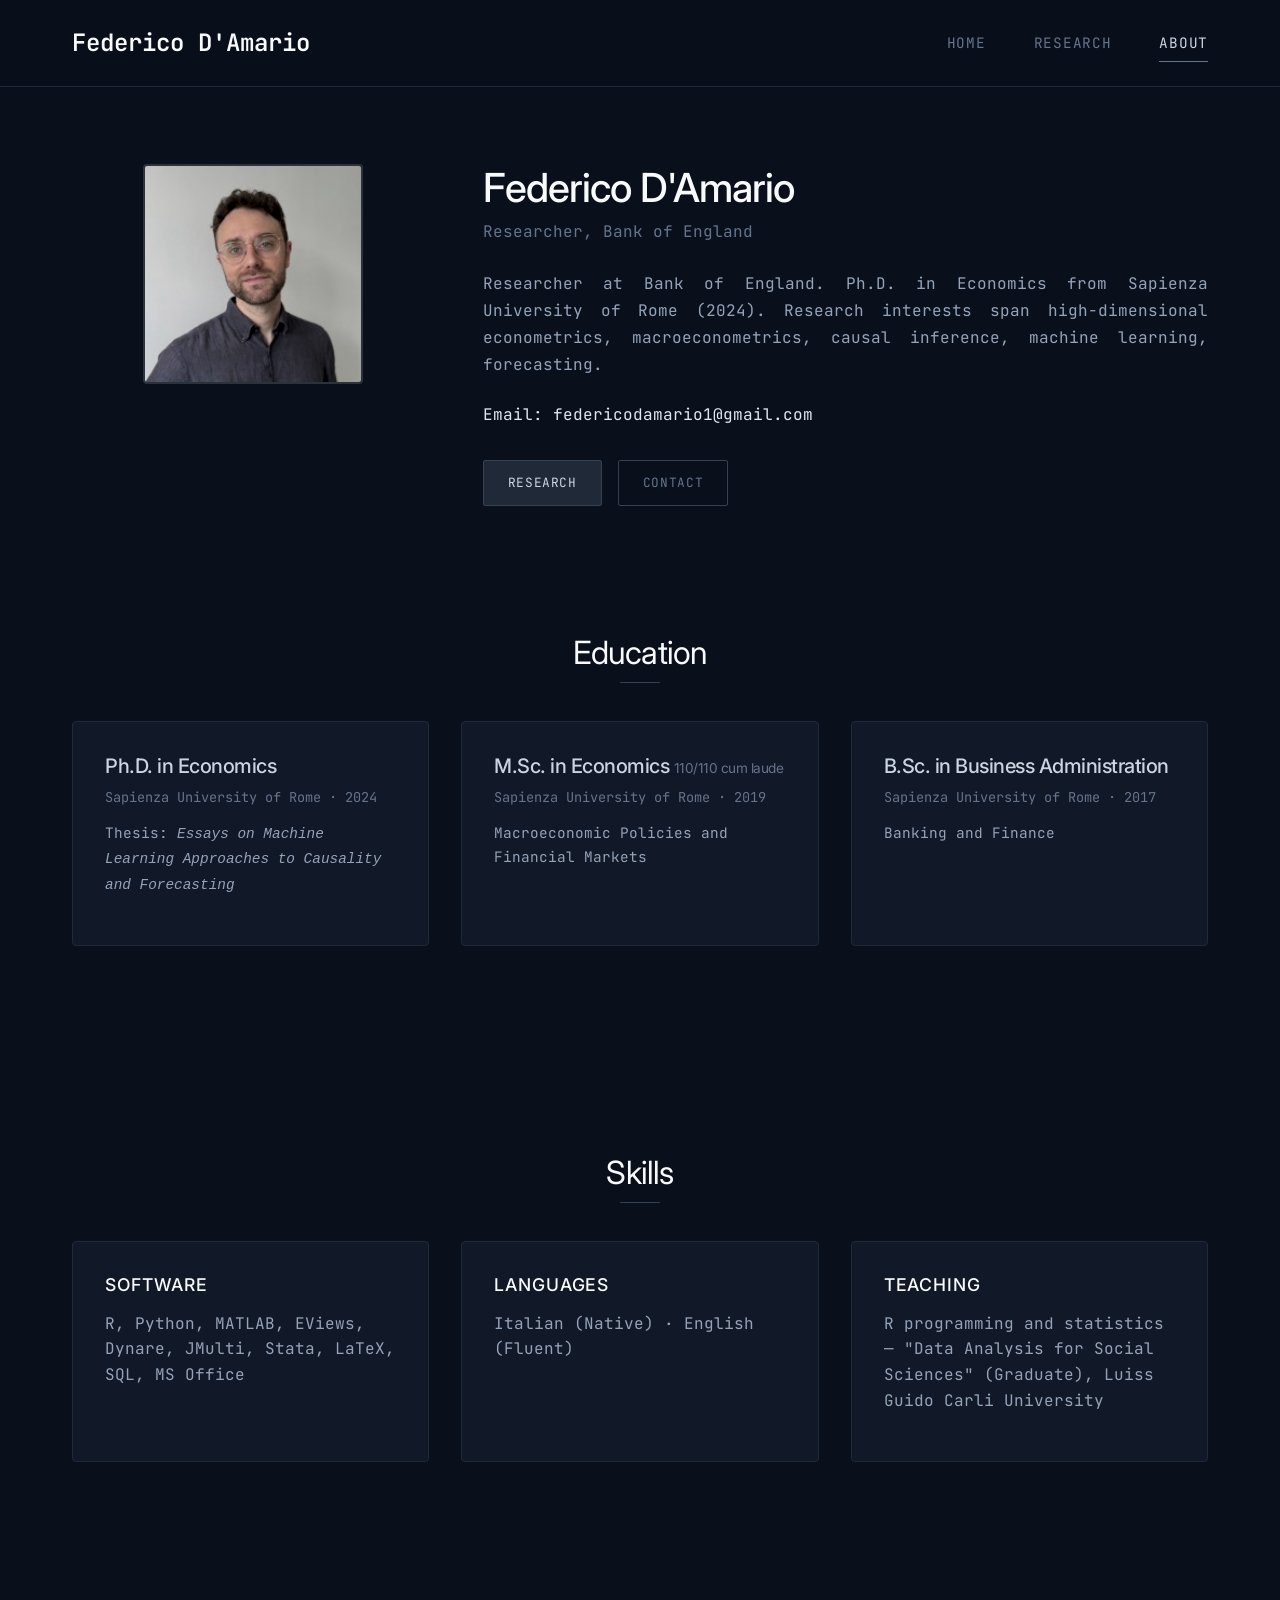
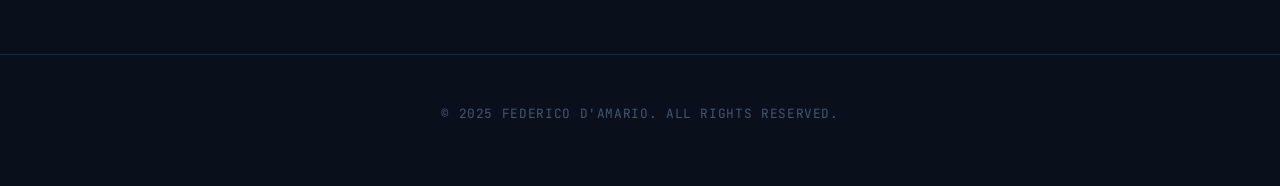
==== commit 1500813d: "Add email contact information and clean up education section in about page" ====
--- a/about/index.html
+++ b/about/index.html
@@ -56,9 +56,8 @@
                         <p>
                             Researcher at Bank of England. Ph.D. in Economics from Sapienza University of Rome (2024). Research interests span high-dimensional econometrics,
                             macroeconometrics, causal inference, machine learning, forecasting.
-                            
-                           
                         </p>
+                        Email: federicodamario1@gmail.com
                         <div style="display: flex; gap: 1rem; flex-wrap: wrap; margin-top: 2rem;">
                             <a href="../research/" class="btn-primary">Research</a>
                             <a href="mailto:federicodamario1@gmail.com" class="btn-secondary">Contact</a>
@@ -86,7 +85,7 @@
                     </div>
 
                     <div class="card">
-                        <h4 style="color: #cbd5e1; margin-bottom: 0.5rem;">B.Sc. in Business Administration <span style="color: #64748b; font-weight: 400; font-size: 0.85rem;">108/110</span></h4>
+                        <h4 style="color: #cbd5e1; margin-bottom: 0.5rem;">B.Sc. in Business Administration <span style="color: #64748b; font-weight: 400; font-size: 0.85rem;"></span></h4>
                         <p style="color: #64748b; font-size: 0.85rem; margin-bottom: 0.75rem;">Sapienza University of Rome · 2017</p>
                         <p style="color: #94a3b8; font-size: 0.9rem;">Banking and Finance</p>
                     </div>
